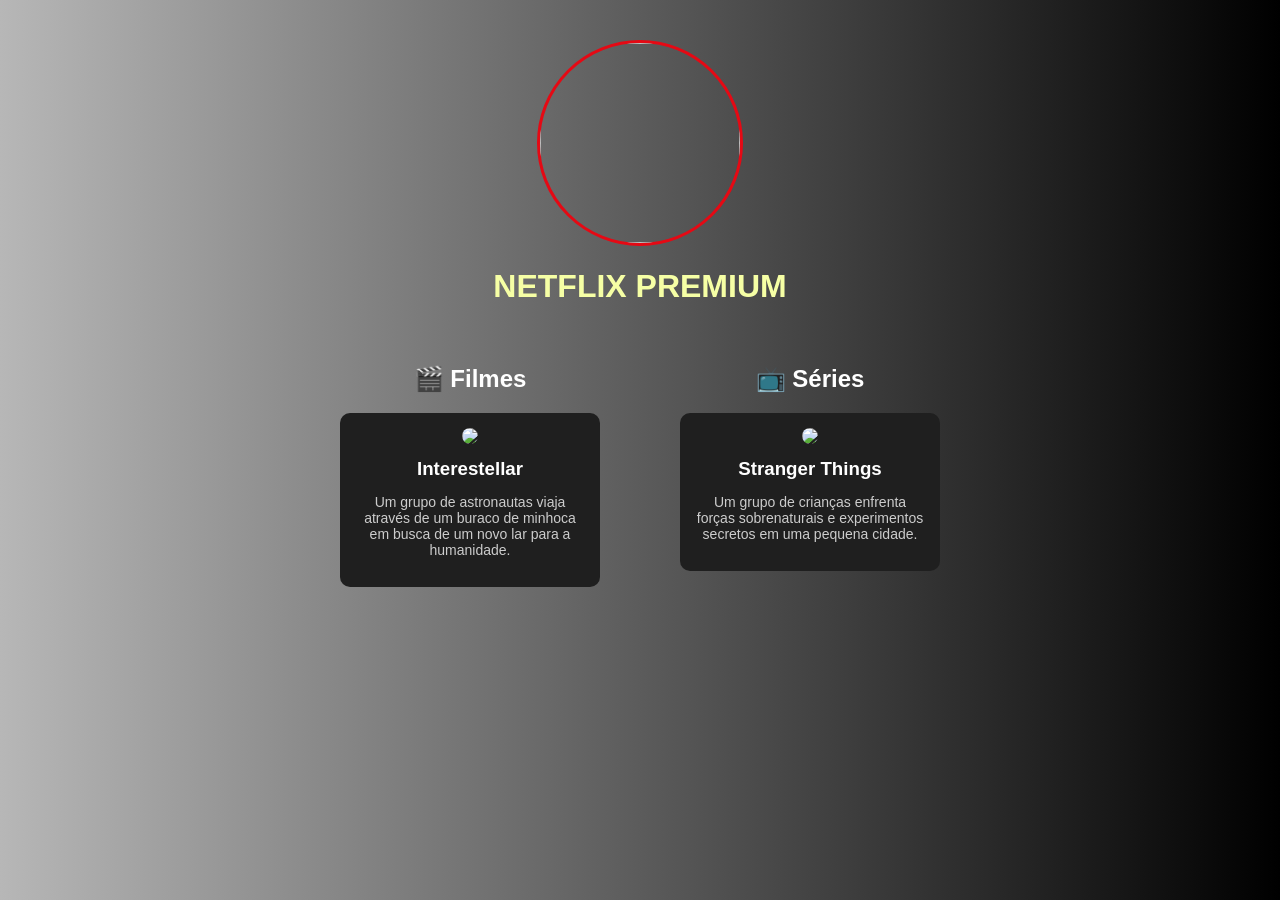
==== index.html @ 69229d79 "netflix prof davi adicionado os arquivos de html java script e css" ====
<!DOCTYPE html>
<html>
<head>
<meta charset="UTF-8">
<title>Meu Streaming</title>
<link rel="stylesheet" href="style.css">
</head>

<body>

<div class="perfil">

<img src=Imagens/GatoFotodePerfil.jpg class="fotoPerfil">

<h1>NETFLIX PREMIUM</h1>

</div>

<div class="container">

<div class="lista">
<h2>🎬 Filmes</h2>
<div id="listaFilmes"></div>
</div>

<div class="lista">
<h2>📺 Séries</h2>
<div id="listaSeries"></div>
</div>

</div>

<script src="script.js"></script>

</body>
</html>
---- style.css ----
body{
    font-family: Arial;
    background: linear-gradient(to right,#b7b7b7,#000000);
    color:white;
    text-align:center;
}

h1{
    color:#f6ffa5;
}

.perfil{
    margin-top:40px;
}

.fotoPerfil{
    width:200px;
    height:200px;
    border-radius:50%;
    border:3px solid #e50914;
}

.container{
    display:flex;
    justify-content:center;
    gap:40px;
    margin-top:40px;
}

.lista{
    width:300px;
}

.card{
    background:#1f1f1f;
    border-radius:10px;
    margin:20px;
    padding:15px;
}

.card img{
    width:100%;
    border-radius:8px;
}

.card h3{
    margin:10px 0;
}

.card p{
    font-size:14px;
    color:#ccc;
}
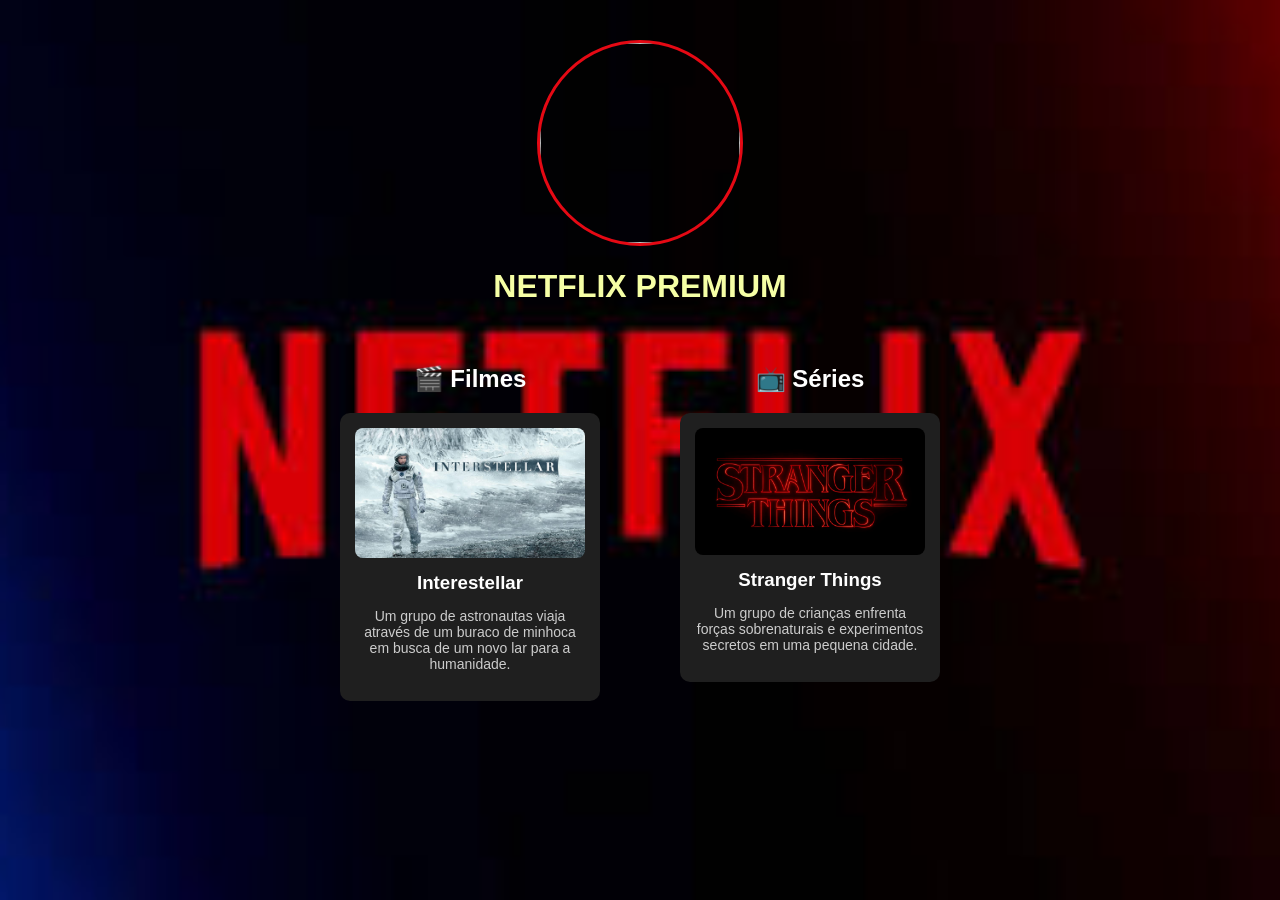
==== commit fb40a5e9: "update1 adicionado imagens" ====
--- a/index.html
+++ b/index.html
@@ -6,11 +6,11 @@
 <link rel="stylesheet" href="style.css">
 </head>
 
-<body>
+<body background="bgnetflix.png">
 
 <div class="perfil">
 
-<img src=Imagens/GatoFotodePerfil.jpg class="fotoPerfil">
+<img src=FotodePerfil.jpg class="fotoPerfil">
 
 <h1>NETFLIX PREMIUM</h1>
 
--- a/style.css
+++ b/style.css
@@ -1,8 +1,11 @@
-body{
+body {
     font-family: Arial;
-    background: linear-gradient(to right,#b7b7b7,#000000);
-    color:white;
-    text-align:center;
+    background-image: url('bgnetflix.png'); /* bgnetflix */
+    background-size: cover;
+    background-position: center;
+    background-attachment: fixed;
+    color: white;
+    text-align: center;
 }
 
 h1{
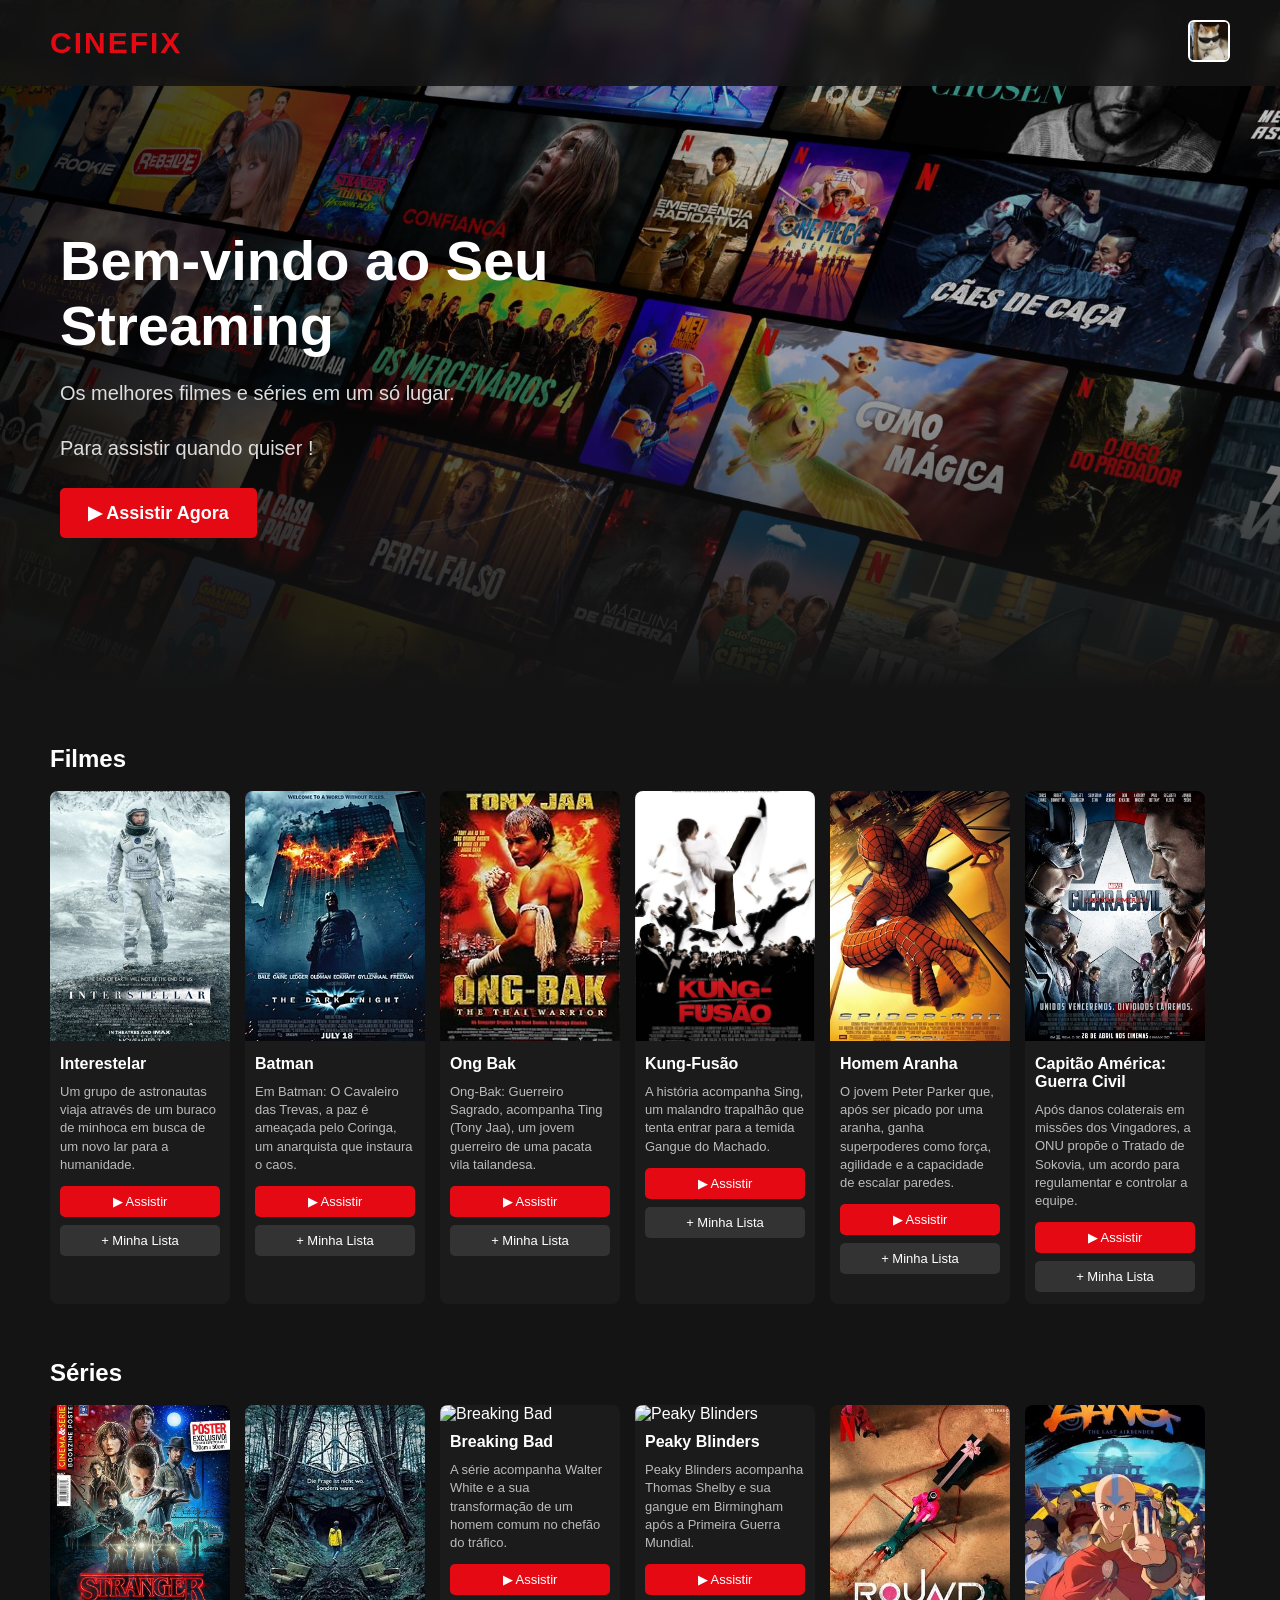
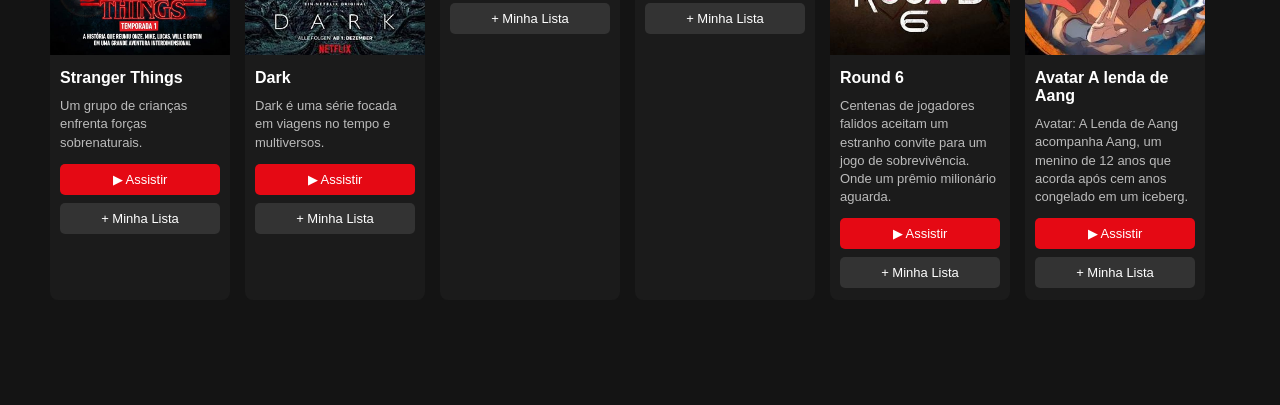
==== commit 7b4d3ce8: "hotfix? deu merda denovo e peguei o site do professor" ====
--- a/index.html
+++ b/index.html
@@ -1,36 +1,54 @@
 <!DOCTYPE html>
-<html>
+<html lang="pt-BR">
 <head>
 <meta charset="UTF-8">
+<meta name="viewport" content="width=device-width, initial-scale=1.0">
 <title>Meu Streaming</title>
 <link rel="stylesheet" href="style.css">
 </head>
 
-<body background="bgnetflix.png">
+<body>
 
-<div class="perfil">
+<!-- MENU SUPERIOR -->
+<header class="navbar">
+    <div class="logo">CINEFIX</div>
 
-<img src=FotodePerfil.jpg class="fotoPerfil">
+    <div class="perfil">
+        <img src="Imagens/GatoFotodePerfil.jpg" class="fotoPerfil">
+    </div>
+</header>
 
-<h1>NETFLIX PREMIUM</h1>
 
-</div>
+<!-- BANNER PRINCIPAL -->
+<section class="banner">
+    <div class="banner-conteudo">
+        <h1>Bem-vindo ao Seu Streaming</h1>
+        <p>Os melhores filmes e séries em um só lugar.</p>
+        <p>Para assistir quando quiser !</p>
 
-<div class="container">
+        <button class="btnAssistir">
+            ▶ Assistir Agora
+        </button>
+    </div>
+</section>
 
-<div class="lista">
-<h2>🎬 Filmes</h2>
-<div id="listaFilmes"></div>
-</div>
 
-<div class="lista">
-<h2>📺 Séries</h2>
-<div id="listaSeries"></div>
-</div>
+<!-- CONTEÚDO -->
+<main class="container">
 
-</div>
+    <section class="lista">
+        <h2>Filmes</h2>
+        <div id="listaFilmes" class="carrossel"></div>
+    </section>
 
-<script src="script.js"></script>
+    <section class="lista">
+        <h2>Séries</h2>
+        <div id="listaSeries" class="carrossel"></div>
+    </section>
+
+</main>
+
+<script type="module" src="script.js"></script>
 
 </body>
 </html>
--- a/style.css
+++ b/style.css
@@ -1,56 +1,191 @@
-body {
-    font-family: Arial;
-    background-image: url('bgnetflix.png'); /* bgnetflix */
-    background-size: cover;
-    background-position: center;
-    background-attachment: fixed;
-    color: white;
-    text-align: center;
+/* RESET */
+*{
+    margin:0;
+    padding:0;
+    box-sizing:border-box;
 }
 
-h1{
-    color:#f6ffa5;
+body{
+    font-family: Arial, Helvetica, sans-serif;
+    background:#141414;
+    color:white;
 }
 
-.perfil{
-    margin-top:40px;
+/* NAVBAR */
+.navbar{
+    position: fixed;
+    top: 0;
+    width: 100%;
+    padding: 20px 50px;
+    display: flex;
+    justify-content: space-between;
+    align-items: center;
+
+    /* CORREÇÃO */
+    background: rgba(20, 20, 20, 0.85);
+    backdrop-filter: blur(8px);
+
+    z-index: 1000;
+}
+
+.logo{
+    color:#e50914;
+    font-size:30px;
+    font-weight:bold;
+    letter-spacing:2px;
 }
 
 .fotoPerfil{
-    width:200px;
-    height:200px;
-    border-radius:50%;
-    border:3px solid #e50914;
+    width:42px;
+    height:42px;
+    border-radius:6px;
+    border:2px solid white;
 }
 
+/* BANNER PRINCIPAL (igual Netflix) */
+.banner{
+    height:85vh;
+    background-image:
+    linear-gradient(to top, #141414 10%, transparent 60%),
+    linear-gradient(to right, rgba(0,0,0,0.8), transparent 60%),
+    url('/Imagens/imagem\ banner.jpg');   /* coloque sua imagem aqui */
+
+    background-size:cover;
+    background-position:center;
+
+    display:flex;
+    align-items:center;
+    padding-left:60px;
+}
+
+.banner-conteudo{
+    max-width:500px;
+}
+
+.banner h1{
+    font-size:56px;
+    margin-bottom:20px;
+}
+
+.banner p{
+    font-size:20px;
+    color:#ddd;
+    margin-bottom:25px;
+    line-height:1.5;
+}
+
+/* BOTÃO */
+.btnAssistir{
+    background:#e50914;
+    color:white;
+    border:none;
+    padding:14px 28px;
+    font-size:18px;
+    border-radius:5px;
+    cursor:pointer;
+    transition:0.3s;
+    font-weight:bold;
+}
+
+.btnAssistir:hover{
+    background:#ff1f2d;
+    transform:scale(1.05);
+}
+
+/* CONTAINER */
 .container{
-    display:flex;
-    justify-content:center;
-    gap:40px;
-    margin-top:40px;
+    padding:20px 50px 50px;
+    margin-top:-40px;
+    position:relative;
+    z-index:2;
 }
 
 .lista{
-    width:300px;
+    margin-bottom:45px;
 }
 
-.card{
-    background:#1f1f1f;
-    border-radius:10px;
-    margin:20px;
-    padding:15px;
+.lista h2{
+    margin-bottom:18px;
+    font-size:24px;
 }
 
+/* CARROSSEL */
+.carrossel{
+    display:flex;
+    gap:15px;
+    overflow-x:auto;
+    scroll-behavior:smooth;
+    padding-bottom:10px;
+}
+
+.carrossel::-webkit-scrollbar{
+    display:none;
+}
+
+/* CARDS MELHORES */
+.card{
+    min-width:180px;   /* menor */
+    max-width:180px;
+    background:#1b1b1b;
+    border-radius:8px;
+    overflow:hidden;
+    transition:0.3s;
+    cursor:pointer;
+    flex-shrink:0;
+}
+
+.card:hover{
+    transform:scale(1.08);
+    box-shadow:0 10px 25px rgba(0,0,0,0.7);
+}
+
+/* IMAGEM MENOR E MAIS BONITA */
 .card img{
     width:100%;
-    border-radius:8px;
+    height:250px;
+    object-fit:cover;
 }
 
+/* TEXTO */
 .card h3{
-    margin:10px 0;
+    font-size:16px;
+    margin:10px;
 }
 
 .card p{
-    font-size:14px;
-    color:#ccc;
+    font-size:13px;
+    color:#bbb;
+    padding:0 10px 12px;
+    line-height:1.4;
+}
+
+/* BOTÕES DOS CARDS */
+.botoes{
+    display:flex;
+    flex-direction:column;
+    gap:8px;
+    padding:0 10px 12px;
+}
+
+.botoes button{
+    border:none;
+    padding:8px;
+    border-radius:5px;
+    cursor:pointer;
+    font-size:13px;
+    transition:0.3s;
+}
+
+.botoes button:first-child{
+    background:#e50914;
+    color:white;
+}
+
+.botoes button:last-child{
+    background:#333;
+    color:white;
+}
+
+.botoes button:hover{
+    transform:scale(1.03);
 }
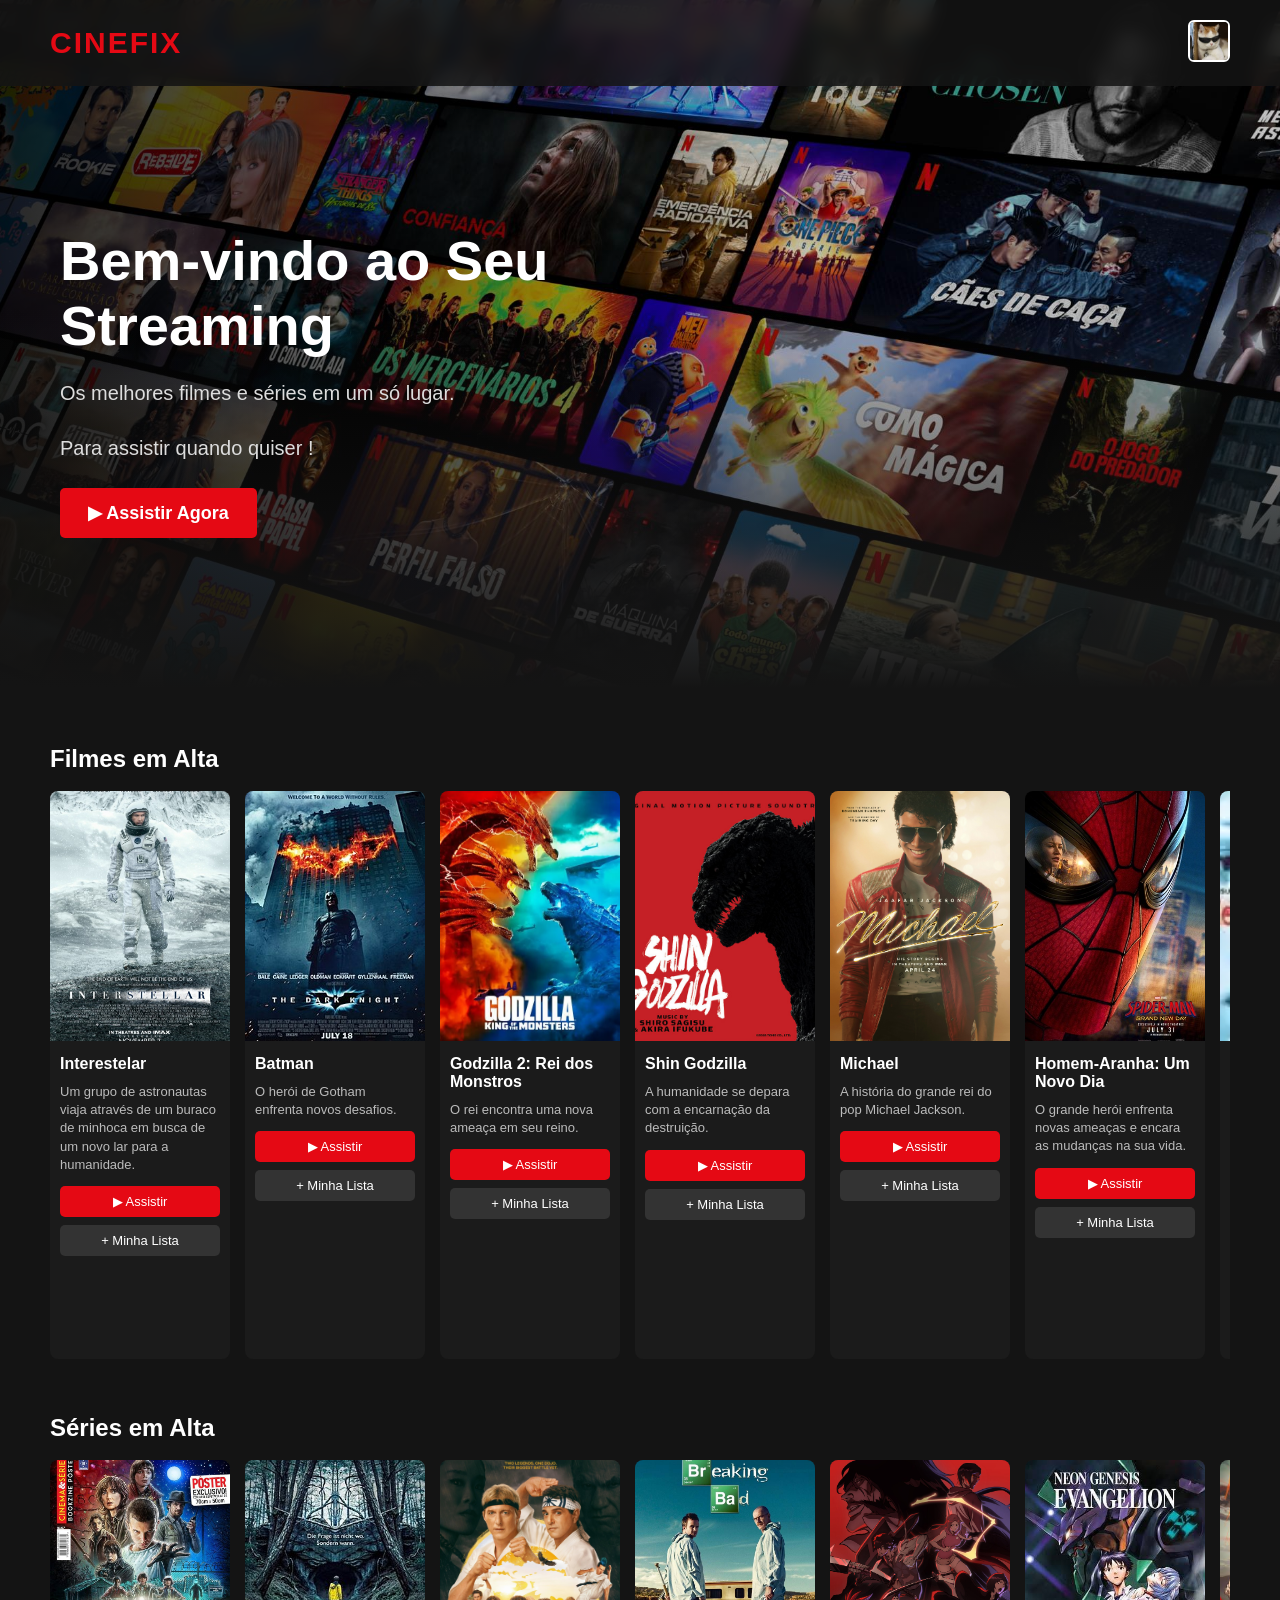
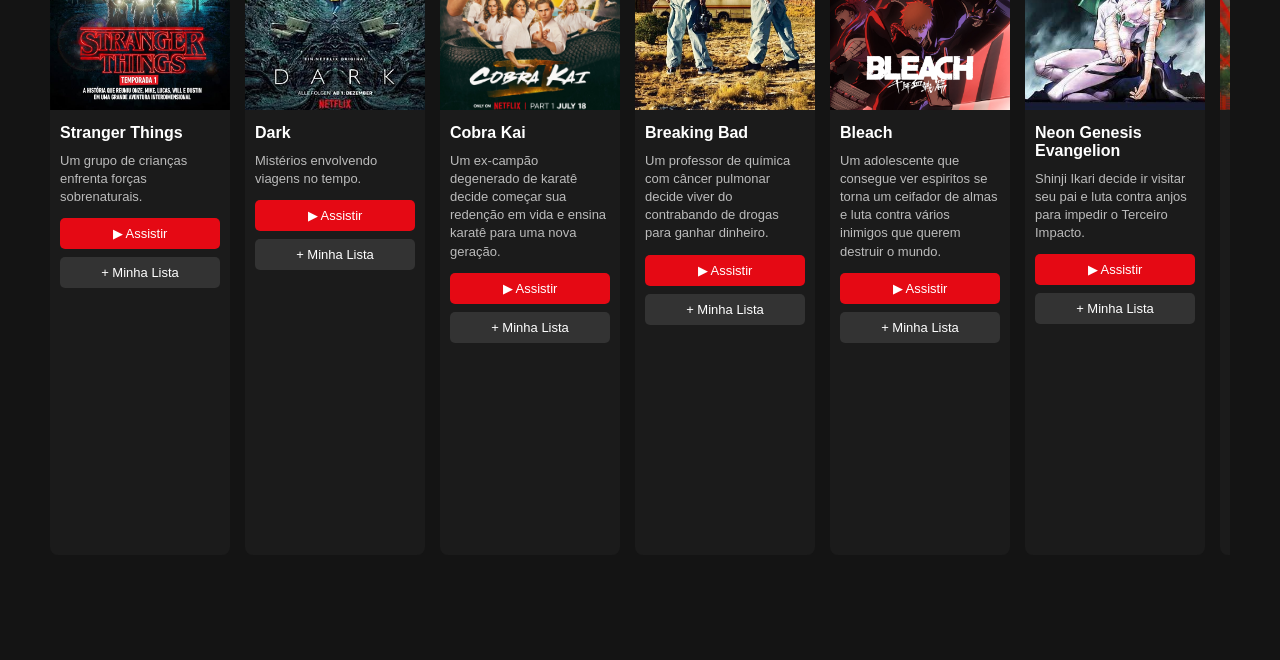
==== commit 9576efcf: "update 03/09 44 itens no total, catalogo, login e cadastro." ====
--- a/index.html
+++ b/index.html
@@ -37,12 +37,12 @@
 <main class="container">
 
     <section class="lista">
-        <h2>Filmes</h2>
+        <h2>Filmes em Alta</h2>
         <div id="listaFilmes" class="carrossel"></div>
     </section>
 
     <section class="lista">
-        <h2>Séries</h2>
+        <h2>Séries em Alta</h2>
         <div id="listaSeries" class="carrossel"></div>
     </section>
 
--- a/style.css
+++ b/style.css
@@ -48,7 +48,7 @@
     background-image:
     linear-gradient(to top, #141414 10%, transparent 60%),
     linear-gradient(to right, rgba(0,0,0,0.8), transparent 60%),
-    url('/Imagens/imagem\ banner.jpg');   /* coloque sua imagem aqui */
+    url('./Imagens/banner.jpg');   /* coloque sua imagem aqui */
 
     background-size:cover;
     background-position:center;
@@ -188,4 +188,134 @@
 
 .botoes button:hover{
     transform:scale(1.03);
-}+}
+
+/* ============================= */
+/* PÁGINA DO PLAYER */
+/* ============================= */
+
+.paginaPlayer{
+    background:#000;
+}
+
+
+/* ÁREA PRINCIPAL */
+
+.areaPlayer{
+    padding:130px 40px 40px;
+    min-height:100vh;
+}
+
+
+/* PLAYER */
+
+.videoContainer{
+    width:90%;
+    max-width:950px;
+
+    margin:0 auto;
+
+    aspect-ratio:16 / 9;
+
+    background:#000;
+
+    border-radius:8px;
+    overflow:hidden;
+
+    box-shadow:0 10px 40px rgba(0,0,0,0.8);
+}
+
+/* TELAS MENORES */
+
+@media (max-height:800px){
+
+    .videoContainer{
+        max-width:800px;
+    }
+
+    .areaPlayer{
+        padding-top:110px;
+    }
+
+}
+
+
+.videoContainer iframe{
+    width:100%;
+    height:100%;
+}
+
+
+/* INFORMAÇÕES */
+
+.infoPlayer{
+    max-width:1200px;
+    margin:30px auto;
+}
+
+
+.infoPlayer h1{
+    font-size:38px;
+    margin-bottom:15px;
+}
+
+
+.infoPlayer p{
+    font-size:18px;
+
+    color:#bbb;
+
+    max-width:800px;
+
+    line-height:1.6;
+}
+
+
+/* BOTÃO VOLTAR */
+
+.voltar{
+    color:white;
+
+    text-decoration:none;
+
+    background:#333;
+
+    padding:10px 18px;
+
+    border-radius:5px;
+
+    transition:0.3s;
+}
+
+
+.voltar:hover{
+    background:#e50914;
+}
+
+
+/* BOTÃO PLAY DOS CARDS */
+
+.btnPlay{
+    background:#e50914;
+
+    color:white;
+
+    text-decoration:none;
+
+    text-align:center;
+
+    padding:8px;
+
+    border-radius:5px;
+
+    font-size:13px;
+
+    transition:0.3s;
+}
+
+
+.btnPlay:hover{
+    background:#ff1f2d;
+
+    transform:scale(1.03);
+}
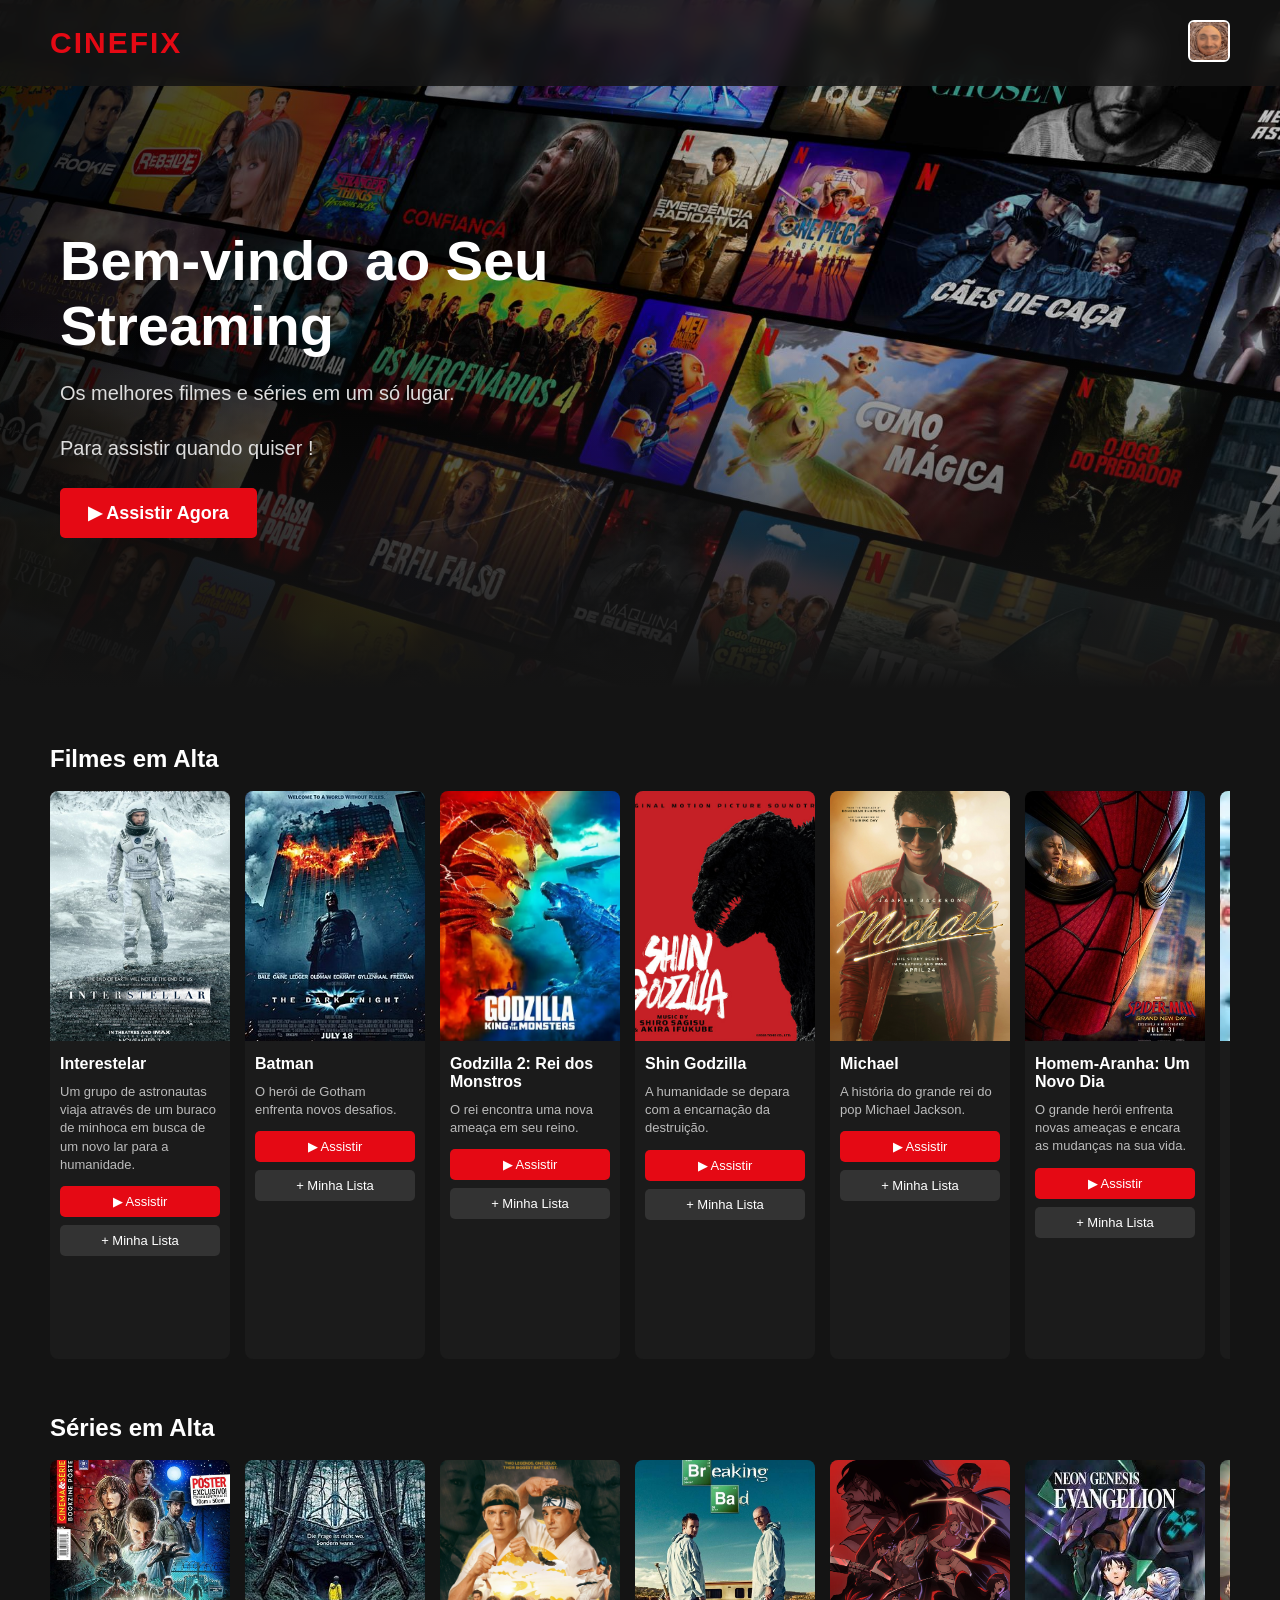
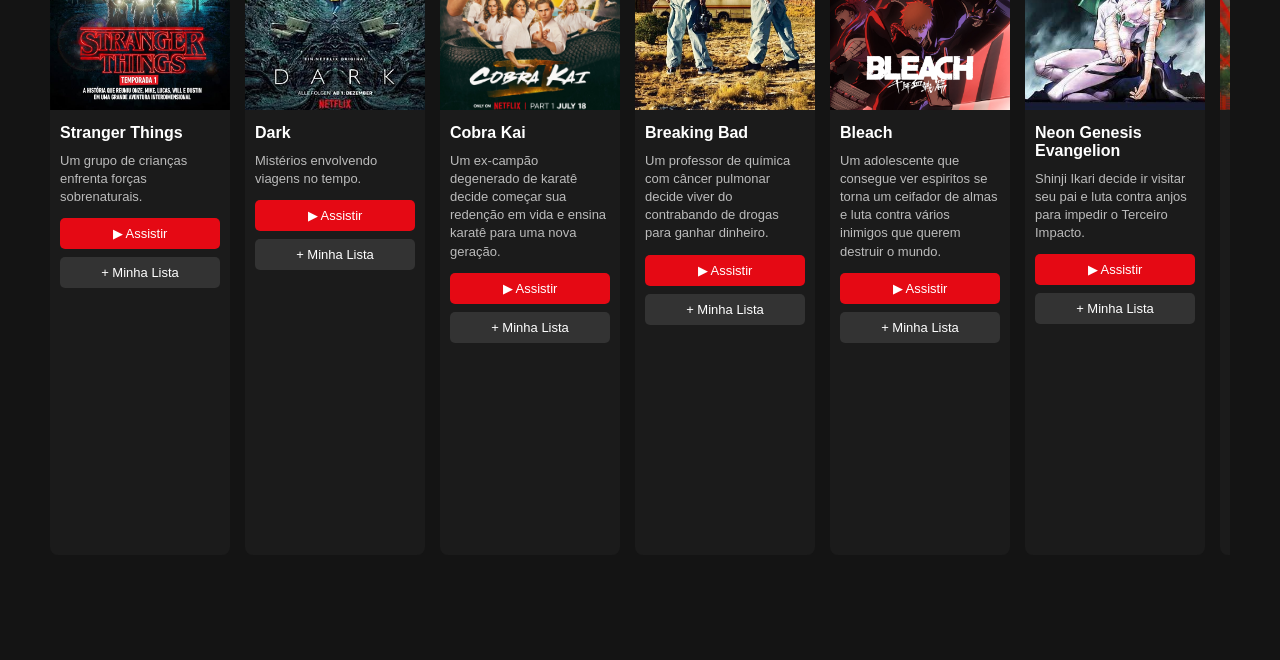
==== commit 83419514: "04/09 fotos do davi" ====
--- a/index.html
+++ b/index.html
@@ -14,7 +14,7 @@
     <div class="logo">CINEFIX</div>
 
     <div class="perfil">
-        <img src="Imagens/GatoFotodePerfil.jpg" class="fotoPerfil">
+        <img src="Imagens/profdavi.jpeg" class="fotoPerfil">
     </div>
 </header>
 
